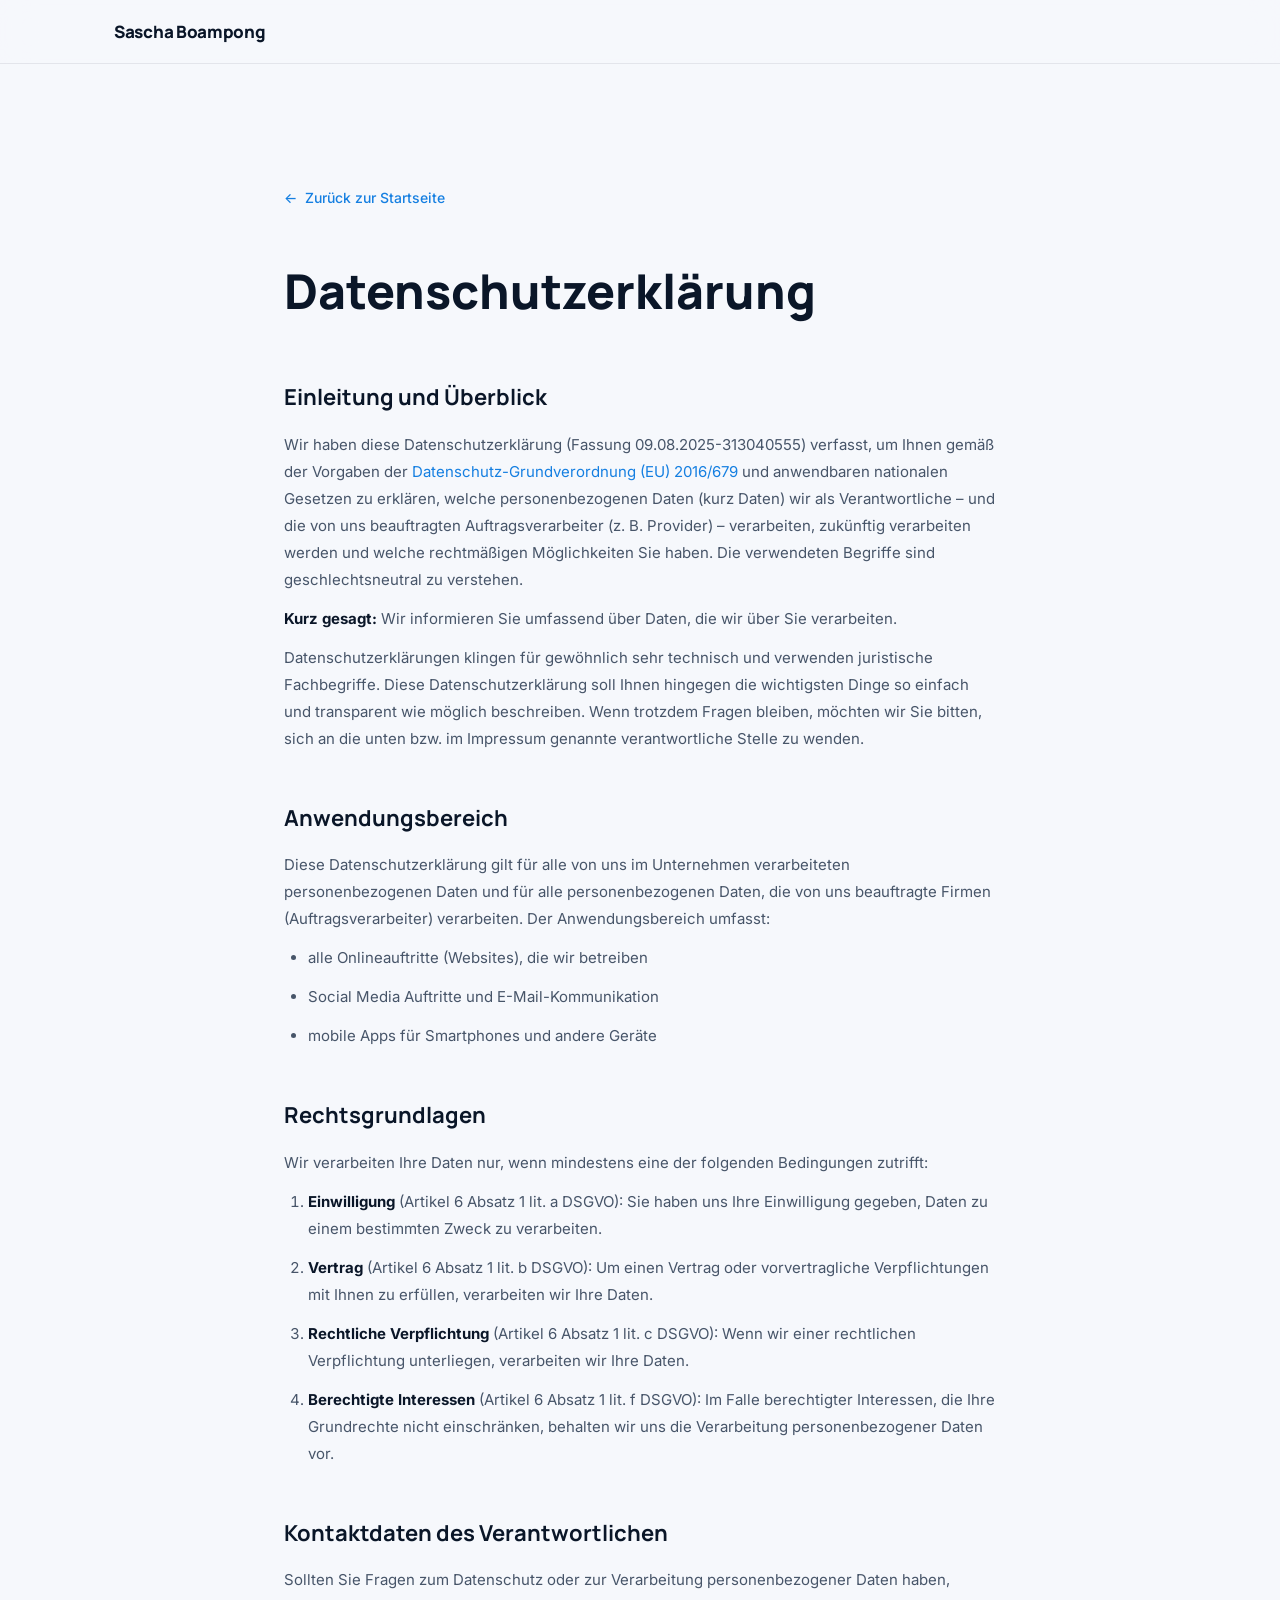
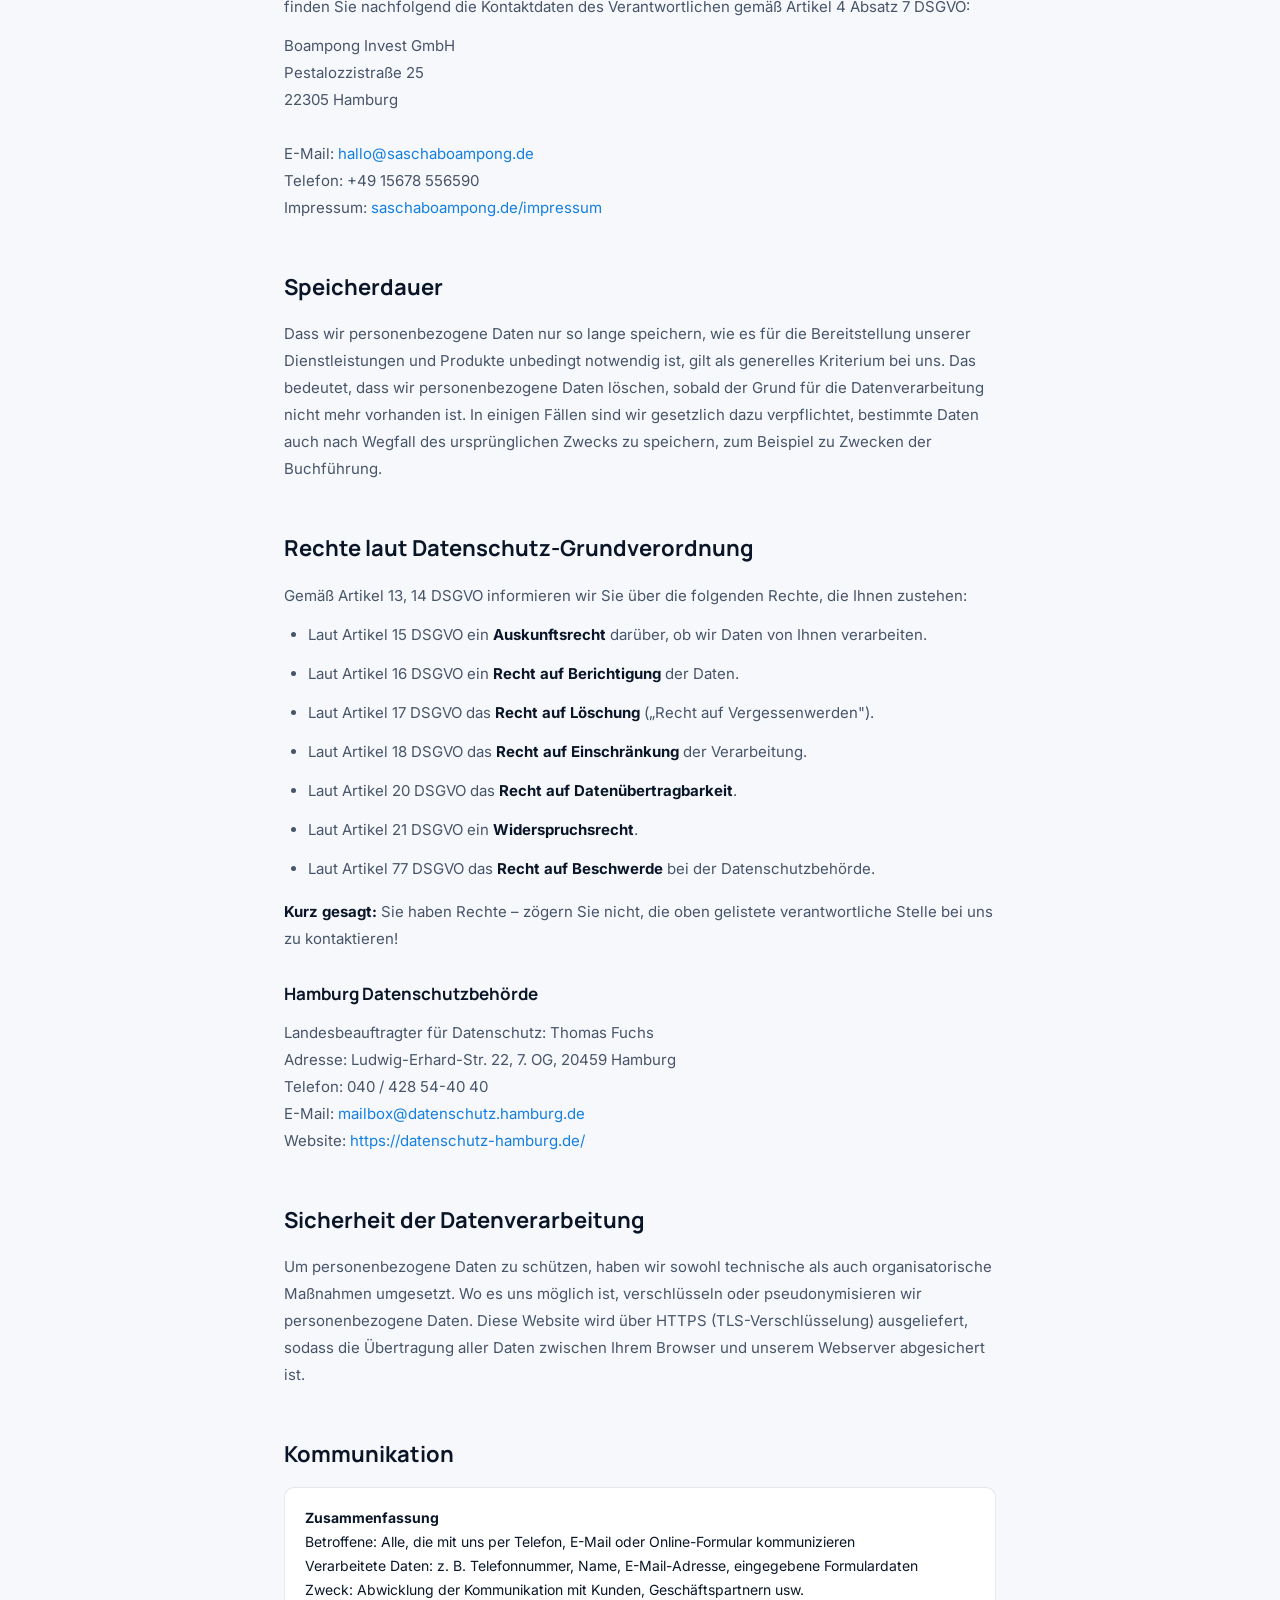
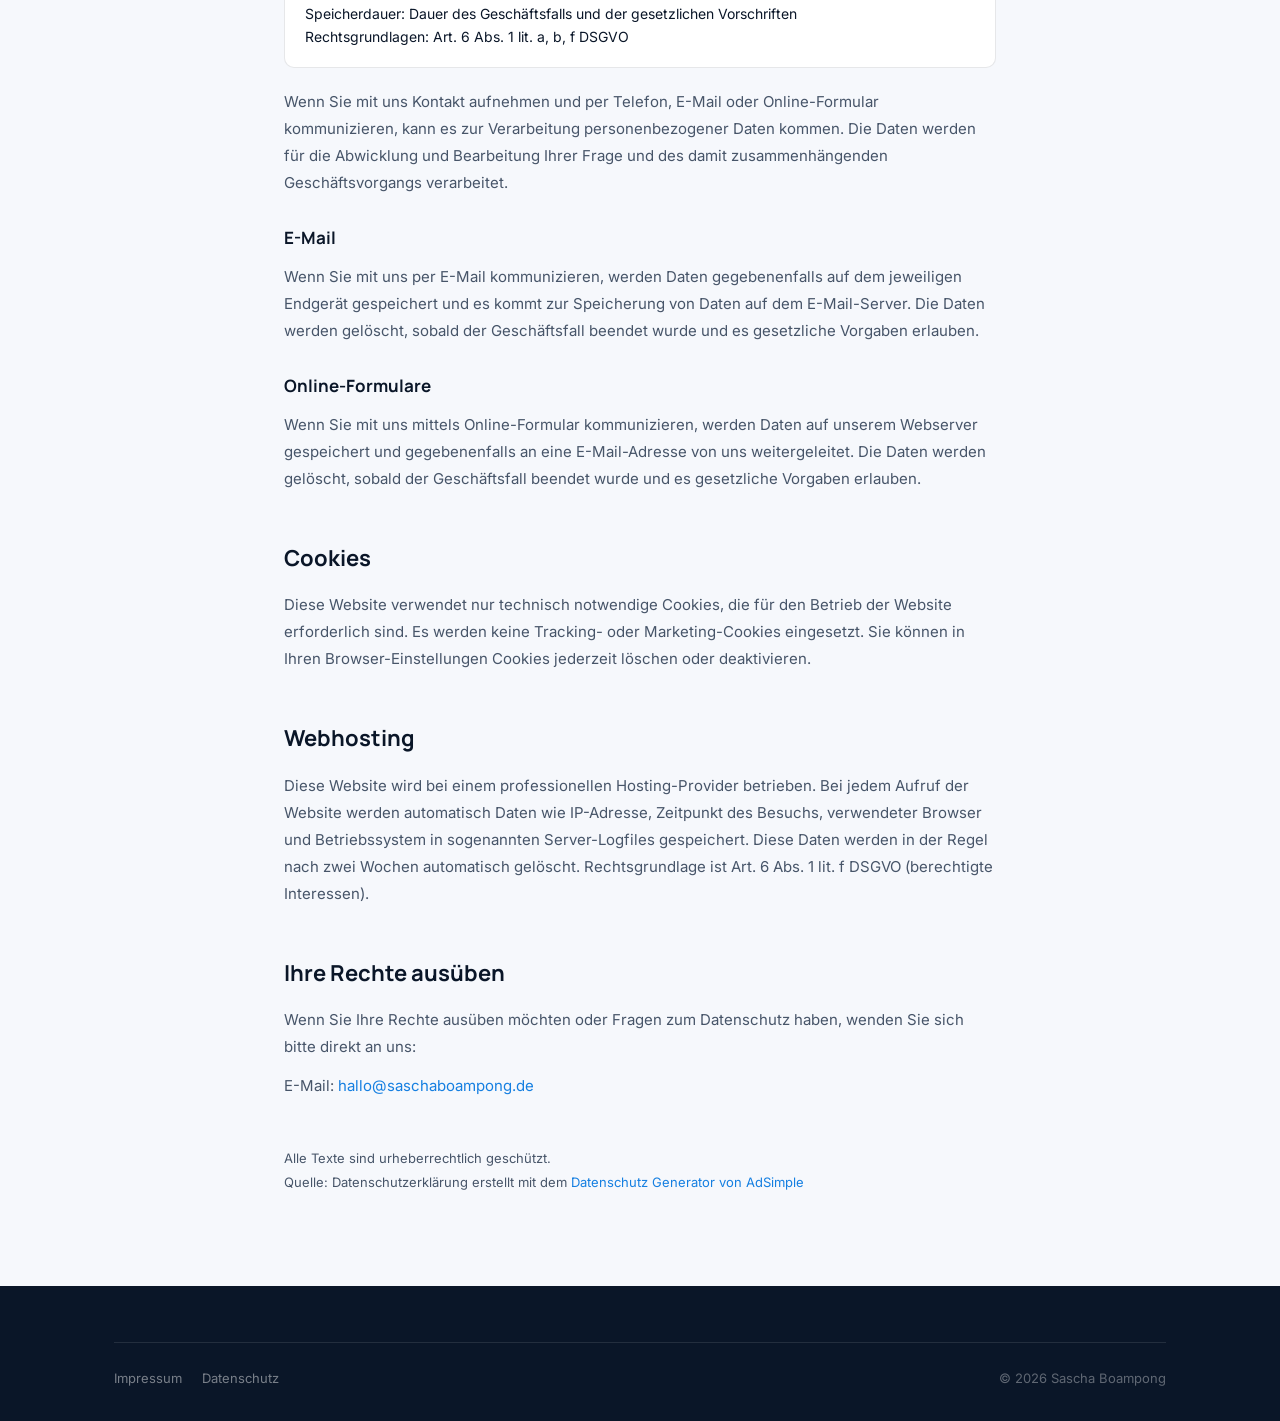
==== datenschutz.html @ 6a9893ac "Initial commit: saschaboampong.de Website" ====
<!DOCTYPE html>
<html lang="de">
<head>
  <meta charset="UTF-8" />
  <meta name="viewport" content="width=device-width, initial-scale=1.0" />
  <title>Datenschutz – Sascha Boampong</title>
  <meta name="robots" content="noindex, nofollow" />
  <link rel="preconnect" href="https://fonts.googleapis.com" />
  <link rel="preconnect" href="https://fonts.gstatic.com" crossorigin />
  <link href="https://fonts.googleapis.com/css2?family=Inter:wght@300;400;500;600&family=Manrope:wght@700;800&display=swap" rel="stylesheet" />
  <link rel="stylesheet" href="style.css" />
  <style>
    .legal-page {
      max-width: 760px;
      margin: 0 auto;
      padding: 120px 24px 80px;
    }
    .legal-page h1 {
      font-family: var(--font-heading);
      font-size: clamp(32px, 5vw, 48px);
      font-weight: 800;
      color: var(--text-primary);
      margin-bottom: 48px;
    }
    .legal-page h2 {
      font-family: var(--font-heading);
      font-size: 22px;
      font-weight: 700;
      color: var(--text-primary);
      margin: 48px 0 14px;
    }
    .legal-page h3 {
      font-family: var(--font-heading);
      font-size: 17px;
      font-weight: 700;
      color: var(--text-primary);
      margin: 28px 0 10px;
    }
    .legal-page p,
    .legal-page li {
      font-size: 15px;
      line-height: 1.8;
      color: var(--text-secondary);
      margin-bottom: 12px;
    }
    .legal-page ul, .legal-page ol {
      padding-left: 24px;
      margin-bottom: 16px;
    }
    .legal-page a {
      color: var(--accent);
      text-decoration: none;
      word-break: break-all;
    }
    .legal-page a:hover { text-decoration: underline; }
    .legal-page strong { color: var(--text-primary); }
    .legal-page .summary-box {
      background: var(--surface);
      border: 1px solid var(--border-card);
      border-radius: var(--radius-sm);
      padding: 18px 20px;
      margin-bottom: 20px;
      font-size: 14px;
    }
    .back-link {
      display: inline-flex;
      align-items: center;
      gap: 8px;
      font-size: 14px;
      font-weight: 500;
      color: var(--text-secondary);
      text-decoration: none;
      margin-bottom: 40px;
      transition: color 0.2s;
    }
    .back-link:hover { color: var(--accent); }
    .back-link::before { content: '\2190'; }
  </style>
</head>
<body>

  <header class="nav" id="top">
    <div class="nav__inner container">
      <a href="index.html" class="nav__logo">Sascha Boampong</a>
    </div>
  </header>

  <main>
    <div class="legal-page">
      <a href="index.html" class="back-link"> Zurück zur Startseite</a>

      <h1>Datenschutzerklärung</h1>

      <h2>Einleitung und Überblick</h2>
      <p>Wir haben diese Datenschutzerklärung (Fassung 09.08.2025-313040555) verfasst, um Ihnen gemäß der Vorgaben der <a href="https://eur-lex.europa.eu/legal-content/DE/TXT/HTML/?uri=CELEX:32016R0679&from=DE" target="_blank" rel="noopener noreferrer">Datenschutz-Grundverordnung (EU) 2016/679</a> und anwendbaren nationalen Gesetzen zu erklären, welche personenbezogenen Daten (kurz Daten) wir als Verantwortliche – und die von uns beauftragten Auftragsverarbeiter (z. B. Provider) – verarbeiten, zukünftig verarbeiten werden und welche rechtmäßigen Möglichkeiten Sie haben. Die verwendeten Begriffe sind geschlechtsneutral zu verstehen.</p>
      <p><strong>Kurz gesagt:</strong> Wir informieren Sie umfassend über Daten, die wir über Sie verarbeiten.</p>
      <p>Datenschutzerklärungen klingen für gewöhnlich sehr technisch und verwenden juristische Fachbegriffe. Diese Datenschutzerklärung soll Ihnen hingegen die wichtigsten Dinge so einfach und transparent wie möglich beschreiben. Wenn trotzdem Fragen bleiben, möchten wir Sie bitten, sich an die unten bzw. im Impressum genannte verantwortliche Stelle zu wenden.</p>

      <h2>Anwendungsbereich</h2>
      <p>Diese Datenschutzerklärung gilt für alle von uns im Unternehmen verarbeiteten personenbezogenen Daten und für alle personenbezogenen Daten, die von uns beauftragte Firmen (Auftragsverarbeiter) verarbeiten. Der Anwendungsbereich umfasst:</p>
      <ul>
        <li>alle Onlineauftritte (Websites), die wir betreiben</li>
        <li>Social Media Auftritte und E-Mail-Kommunikation</li>
        <li>mobile Apps für Smartphones und andere Geräte</li>
      </ul>

      <h2>Rechtsgrundlagen</h2>
      <p>Wir verarbeiten Ihre Daten nur, wenn mindestens eine der folgenden Bedingungen zutrifft:</p>
      <ol>
        <li><strong>Einwilligung</strong> (Artikel 6 Absatz 1 lit. a DSGVO): Sie haben uns Ihre Einwilligung gegeben, Daten zu einem bestimmten Zweck zu verarbeiten.</li>
        <li><strong>Vertrag</strong> (Artikel 6 Absatz 1 lit. b DSGVO): Um einen Vertrag oder vorvertragliche Verpflichtungen mit Ihnen zu erfüllen, verarbeiten wir Ihre Daten.</li>
        <li><strong>Rechtliche Verpflichtung</strong> (Artikel 6 Absatz 1 lit. c DSGVO): Wenn wir einer rechtlichen Verpflichtung unterliegen, verarbeiten wir Ihre Daten.</li>
        <li><strong>Berechtigte Interessen</strong> (Artikel 6 Absatz 1 lit. f DSGVO): Im Falle berechtigter Interessen, die Ihre Grundrechte nicht einschränken, behalten wir uns die Verarbeitung personenbezogener Daten vor.</li>
      </ol>

      <h2>Kontaktdaten des Verantwortlichen</h2>
      <p>Sollten Sie Fragen zum Datenschutz oder zur Verarbeitung personenbezogener Daten haben, finden Sie nachfolgend die Kontaktdaten des Verantwortlichen gemäß Artikel 4 Absatz 7 DSGVO:</p>
      <p>
        Boampong Invest GmbH<br>
        Pestalozzistraße 25<br>
        22305 Hamburg<br><br>
        E-Mail: <a href="mailto:hallo@saschaboampong.de">hallo@saschaboampong.de</a><br>
        Telefon: +49 15678 556590<br>
        Impressum: <a href="impressum.html">saschaboampong.de/impressum</a>
      </p>

      <h2>Speicherdauer</h2>
      <p>Dass wir personenbezogene Daten nur so lange speichern, wie es für die Bereitstellung unserer Dienstleistungen und Produkte unbedingt notwendig ist, gilt als generelles Kriterium bei uns. Das bedeutet, dass wir personenbezogene Daten löschen, sobald der Grund für die Datenverarbeitung nicht mehr vorhanden ist. In einigen Fällen sind wir gesetzlich dazu verpflichtet, bestimmte Daten auch nach Wegfall des ursprünglichen Zwecks zu speichern, zum Beispiel zu Zwecken der Buchführung.</p>

      <h2>Rechte laut Datenschutz-Grundverordnung</h2>
      <p>Gemäß Artikel 13, 14 DSGVO informieren wir Sie über die folgenden Rechte, die Ihnen zustehen:</p>
      <ul>
        <li>Laut Artikel 15 DSGVO ein <strong>Auskunftsrecht</strong> darüber, ob wir Daten von Ihnen verarbeiten.</li>
        <li>Laut Artikel 16 DSGVO ein <strong>Recht auf Berichtigung</strong> der Daten.</li>
        <li>Laut Artikel 17 DSGVO das <strong>Recht auf Löschung</strong> („Recht auf Vergessenwerden").</li>
        <li>Laut Artikel 18 DSGVO das <strong>Recht auf Einschränkung</strong> der Verarbeitung.</li>
        <li>Laut Artikel 20 DSGVO das <strong>Recht auf Datenübertragbarkeit</strong>.</li>
        <li>Laut Artikel 21 DSGVO ein <strong>Widerspruchsrecht</strong>.</li>
        <li>Laut Artikel 77 DSGVO das <strong>Recht auf Beschwerde</strong> bei der Datenschutzbehörde.</li>
      </ul>
      <p><strong>Kurz gesagt:</strong> Sie haben Rechte – zögern Sie nicht, die oben gelistete verantwortliche Stelle bei uns zu kontaktieren!</p>

      <h3>Hamburg Datenschutzbehörde</h3>
      <p>
        Landesbeauftragter für Datenschutz: Thomas Fuchs<br>
        Adresse: Ludwig-Erhard-Str. 22, 7. OG, 20459 Hamburg<br>
        Telefon: 040 / 428 54-40 40<br>
        E-Mail: <a href="mailto:mailbox@datenschutz.hamburg.de">mailbox@datenschutz.hamburg.de</a><br>
        Website: <a href="https://datenschutz-hamburg.de/" target="_blank" rel="noopener noreferrer">https://datenschutz-hamburg.de/</a>
      </p>

      <h2>Sicherheit der Datenverarbeitung</h2>
      <p>Um personenbezogene Daten zu schützen, haben wir sowohl technische als auch organisatorische Maßnahmen umgesetzt. Wo es uns möglich ist, verschlüsseln oder pseudonymisieren wir personenbezogene Daten. Diese Website wird über HTTPS (TLS-Verschlüsselung) ausgeliefert, sodass die Übertragung aller Daten zwischen Ihrem Browser und unserem Webserver abgesichert ist.</p>

      <h2>Kommunikation</h2>
      <div class="summary-box">
        <strong>Zusammenfassung</strong><br>
        Betroffene: Alle, die mit uns per Telefon, E-Mail oder Online-Formular kommunizieren<br>
        Verarbeitete Daten: z. B. Telefonnummer, Name, E-Mail-Adresse, eingegebene Formulardaten<br>
        Zweck: Abwicklung der Kommunikation mit Kunden, Geschäftspartnern usw.<br>
        Speicherdauer: Dauer des Geschäftsfalls und der gesetzlichen Vorschriften<br>
        Rechtsgrundlagen: Art. 6 Abs. 1 lit. a, b, f DSGVO
      </div>
      <p>Wenn Sie mit uns Kontakt aufnehmen und per Telefon, E-Mail oder Online-Formular kommunizieren, kann es zur Verarbeitung personenbezogener Daten kommen. Die Daten werden für die Abwicklung und Bearbeitung Ihrer Frage und des damit zusammenhängenden Geschäftsvorgangs verarbeitet.</p>

      <h3>E-Mail</h3>
      <p>Wenn Sie mit uns per E-Mail kommunizieren, werden Daten gegebenenfalls auf dem jeweiligen Endgerät gespeichert und es kommt zur Speicherung von Daten auf dem E-Mail-Server. Die Daten werden gelöscht, sobald der Geschäftsfall beendet wurde und es gesetzliche Vorgaben erlauben.</p>

      <h3>Online-Formulare</h3>
      <p>Wenn Sie mit uns mittels Online-Formular kommunizieren, werden Daten auf unserem Webserver gespeichert und gegebenenfalls an eine E-Mail-Adresse von uns weitergeleitet. Die Daten werden gelöscht, sobald der Geschäftsfall beendet wurde und es gesetzliche Vorgaben erlauben.</p>

      <h2>Cookies</h2>
      <p>Diese Website verwendet nur technisch notwendige Cookies, die für den Betrieb der Website erforderlich sind. Es werden keine Tracking- oder Marketing-Cookies eingesetzt. Sie können in Ihren Browser-Einstellungen Cookies jederzeit löschen oder deaktivieren.</p>

      <h2>Webhosting</h2>
      <p>Diese Website wird bei einem professionellen Hosting-Provider betrieben. Bei jedem Aufruf der Website werden automatisch Daten wie IP-Adresse, Zeitpunkt des Besuchs, verwendeter Browser und Betriebssystem in sogenannten Server-Logfiles gespeichert. Diese Daten werden in der Regel nach zwei Wochen automatisch gelöscht. Rechtsgrundlage ist Art. 6 Abs. 1 lit. f DSGVO (berechtigte Interessen).</p>

      <h2>Ihre Rechte ausüben</h2>
      <p>Wenn Sie Ihre Rechte ausüben möchten oder Fragen zum Datenschutz haben, wenden Sie sich bitte direkt an uns:</p>
      <p>E-Mail: <a href="mailto:hallo@saschaboampong.de">hallo@saschaboampong.de</a></p>

      <p style="margin-top: 48px; font-size: 13px; color: var(--text-secondary);">
        Alle Texte sind urheberrechtlich geschützt.<br>
        Quelle: Datenschutzerklärung erstellt mit dem <a href="https://www.adsimple.de/datenschutz-generator/" target="_blank" rel="noopener noreferrer">Datenschutz Generator von AdSimple</a>
      </p>
    </div>
  </main>

  <footer class="footer">
    <div class="container footer__inner">
      <div class="footer__bottom">
        <div class="footer__legal">
          <a href="impressum.html" class="footer__legal-link">Impressum</a>
          <a href="datenschutz.html" class="footer__legal-link">Datenschutz</a>
        </div>
        <p class="footer__copy">© 2026 Sascha Boampong</p>
      </div>
    </div>
  </footer>

</body>
</html>
---- style.css ----
/* ============================================================
   SASCHA BOAMPONG – One-Pager
   Design: jonaskeil.com (1:1 Replikation)
   Struktur: klaushaasis.de
   ============================================================ */

/* ---- Reset & Base ---- */
*, *::before, *::after {
  box-sizing: border-box;
  margin: 0;
  padding: 0;
}

html {
  scroll-behavior: smooth;
  font-size: 16px;
}

/* ---- Design Tokens (jonaskeil.com) ---- */
:root {
  /* Colors – Light Mode */
  --bg:          #f6f8fc;
  --bg-alt:      #eef2f8;
  --surface:     #ffffff;
  --border:      rgba(15, 23, 42, 0.08);
  --border-card: rgba(15, 23, 42, 0.10);

  --text-primary:   #0a1628;
  --text-secondary: #475569;
  --text-muted:     #64748b;

  --accent:         #157fe1;        /* rgb(21, 127, 225) */
  --accent-dark:    #0d5fa9;
  --accent-2:       #06b6d4;        /* rgb(6, 182, 212) */
  --gradient:       linear-gradient(120deg, #157fe1 0%, #06b6d4 100%);

  /* Typography */
  --font-body:    'Inter', system-ui, -apple-system, BlinkMacSystemFont, sans-serif;
  --font-heading: 'Manrope', 'Inter', system-ui, sans-serif;

  /* Spacing */
  --section-py:  96px;
  --container:   1100px;
  --gap:         32px;

  /* Radius */
  --radius-sm:   10px;
  --radius-md:   14px;
  --radius-lg:   20px;
  --radius-xl:   28px;

  /* Shadows */
  --shadow-card:    0 4px 24px -6px rgba(21, 127, 225, 0.12), 0 1px 4px rgba(0,0,0,0.04);
  --shadow-card-hover: 0 24px 60px -12px rgba(21, 127, 225, 0.28), 0 4px 16px rgba(0,0,0,0.06);
  --shadow-btn:     0 12px 24px -10px rgba(0, 40, 100, 0.45);

  /* Nav */
  --nav-h: 64px;
}

/* ---- Global ---- */
body {
  font-family: var(--font-body);
  background: var(--bg);
  color: var(--text-primary);
  line-height: 1.7;
  -webkit-font-smoothing: antialiased;
  -moz-osx-font-smoothing: grayscale;
}

img {
  max-width: 100%;
  height: auto;
  display: block;
}

a {
  color: inherit;
  text-decoration: none;
}

/* ---- Container ---- */
.container {
  max-width: var(--container);
  margin: 0 auto;
  padding: 0 24px;
}

/* ============================================================
   NAVIGATION
   ============================================================ */
.nav {
  position: sticky;
  top: 0;
  z-index: 100;
  height: var(--nav-h);
  background: rgba(246, 248, 252, 0.88);
  backdrop-filter: blur(16px);
  -webkit-backdrop-filter: blur(16px);
  border-bottom: 1px solid var(--border);
  transition: background 0.3s, box-shadow 0.3s;
}

.nav.scrolled {
  box-shadow: 0 2px 20px rgba(0,0,0,0.06);
}

.nav__inner {
  display: flex;
  align-items: center;
  justify-content: space-between;
  height: var(--nav-h);
  gap: 24px;
}

.nav__logo {
  font-family: var(--font-heading);
  font-weight: 800;
  font-size: 17px;
  color: var(--text-primary);
  letter-spacing: -0.3px;
  flex-shrink: 0;
  transition: color 0.2s;
}

.nav__logo:hover {
  color: var(--accent);
}

.nav__links {
  display: flex;
  align-items: center;
  gap: 4px;
}

.nav__link {
  font-size: 13.5px;
  font-weight: 400;
  color: var(--text-secondary);
  padding: 6px 12px;
  border-radius: 8px;
  transition: color 0.2s, background 0.2s;
}

.nav__link:hover {
  color: var(--text-primary);
  background: rgba(21, 127, 225, 0.06);
}

.nav__link--cta {
  margin-left: 8px;
}

/* Burger */
.nav__burger {
  display: none;
  flex-direction: column;
  gap: 5px;
  background: none;
  border: none;
  cursor: pointer;
  padding: 8px;
  border-radius: 8px;
  transition: background 0.2s;
}

.nav__burger:hover {
  background: var(--bg-alt);
}

.nav__burger span {
  display: block;
  width: 22px;
  height: 2px;
  background: var(--text-primary);
  border-radius: 2px;
  transition: transform 0.3s, opacity 0.3s;
}

.nav__burger.open span:nth-child(1) { transform: translateY(7px) rotate(45deg); }
.nav__burger.open span:nth-child(2) { opacity: 0; }
.nav__burger.open span:nth-child(3) { transform: translateY(-7px) rotate(-45deg); }

/* Mobile menu */
.nav__mobile {
  display: none;
  flex-direction: column;
  background: var(--surface);
  border-bottom: 1px solid var(--border);
  padding: 16px 24px 24px;
  gap: 4px;
}

.nav__mobile.open {
  display: flex;
}

.nav__mobile-link {
  font-size: 15px;
  color: var(--text-secondary);
  padding: 10px 12px;
  border-radius: 8px;
  transition: color 0.2s, background 0.2s;
}

.nav__mobile-link:hover {
  color: var(--text-primary);
  background: var(--bg-alt);
}

.nav__mobile-link--cta {
  margin-top: 8px;
  background: var(--accent);
  color: #fff !important;
  text-align: center;
  font-weight: 600;
  border-radius: var(--radius-md);
  padding: 12px;
}

.nav__mobile-link--cta:hover {
  background: var(--accent-dark) !important;
}

/* ============================================================
   BUTTONS
   ============================================================ */
.btn {
  display: inline-flex;
  align-items: center;
  justify-content: center;
  gap: 6px;
  font-family: var(--font-body);
  font-size: 15px;
  font-weight: 600;
  line-height: 1;
  padding: 14px 26px;
  border-radius: var(--radius-md);
  border: none;
  cursor: pointer;
  text-decoration: none;
  transition: transform 0.15s, box-shadow 0.15s, background-color 0.25s;
  white-space: nowrap;
}

.btn--primary {
  background: var(--accent);
  color: #ffffff;
}

.btn--primary:hover {
  background: var(--accent-dark);
  transform: translateY(-2px);
  box-shadow: var(--shadow-btn);
}

.btn--primary:active {
  transform: translateY(0);
}

.btn--outline {
  background: var(--surface);
  color: var(--text-primary);
  border: 1.5px solid var(--border-card);
}

.btn--outline:hover {
  border-color: var(--accent);
  color: var(--accent);
  transform: translateY(-2px);
  box-shadow: 0 8px 20px -8px rgba(21, 127, 225, 0.25);
}

.btn--large {
  font-size: 16px;
  padding: 16px 32px;
}

.btn--full {
  width: 100%;
}

/* ============================================================
   SECTIONS
   ============================================================ */
.section {
  padding: var(--section-py) 0;
}

.section--alt {
  background: var(--bg-alt);
}

.section-label {
  font-size: 12px;
  font-weight: 600;
  letter-spacing: 0.12em;
  text-transform: uppercase;
  color: var(--accent);
  margin-bottom: 14px;
}

.section-title {
  font-family: var(--font-heading);
  font-size: clamp(32px, 4vw, 48px);
  font-weight: 800;
  color: var(--text-primary);
  line-height: 1.15;
  letter-spacing: -0.5px;
  margin-bottom: 48px;
}

/* ============================================================
   TEXT GRADIENT
   ============================================================ */
.text-gradient {
  background: var(--gradient);
  -webkit-background-clip: text;
  -webkit-text-fill-color: transparent;
  background-clip: text;
  color: transparent;
}

/* ============================================================
   HERO
   ============================================================ */
.hero {
  padding-top: calc(var(--section-py) + 16px);
  padding-bottom: var(--section-py);
  background: var(--bg);
  overflow: hidden;
}

.hero__inner {
  display: grid;
  grid-template-columns: 1fr 420px;
  gap: 64px;
  align-items: center;
}

.hero__headline {
  font-family: var(--font-heading);
  font-size: clamp(44px, 5.5vw, 72px);
  font-weight: 800;
  line-height: 1.08;
  letter-spacing: -1.5px;
  color: var(--text-primary);
  margin-bottom: 28px;
}

.hero__text {
  font-size: 17px;
  color: var(--text-secondary);
  line-height: 1.75;
  max-width: 560px;
  margin-bottom: 16px;
}

.hero__actions {
  margin-top: 32px;
  display: flex;
  gap: 12px;
  flex-wrap: wrap;
}

.hero__photo-wrap {
  display: flex;
  justify-content: center;
}

.hero__photo {
  position: relative;
  width: 380px;
  height: 460px;
  border-radius: var(--radius-xl);
  overflow: hidden;
  background: var(--bg-alt);
  border: 1px solid var(--border-card);
  box-shadow: var(--shadow-card);
}

.hero__img {
  width: 100%;
  height: 100%;
  object-fit: cover;
  object-position: top center;
}

/* ============================================================
   THREE COLUMNS (Mein Weg)
   ============================================================ */
.three-col {
  display: grid;
  grid-template-columns: repeat(3, 1fr);
  gap: var(--gap);
}

.card {
  background: var(--surface);
  border: 1px solid var(--border-card);
  border-radius: var(--radius-xl);
  padding: 36px 32px;
  box-shadow: var(--shadow-card);
  transition: transform 0.2s, box-shadow 0.2s;
}

.card:hover {
  transform: translateY(-4px);
  box-shadow: var(--shadow-card-hover);
}

.card__number {
  font-family: var(--font-heading);
  font-size: 13px;
  font-weight: 700;
  letter-spacing: 0.1em;
  color: var(--accent);
  margin-bottom: 16px;
  opacity: 0.7;
}

.card__title {
  font-family: var(--font-heading);
  font-size: 20px;
  font-weight: 800;
  color: var(--text-primary);
  margin-bottom: 14px;
  letter-spacing: -0.2px;
}

.card__text {
  font-size: 15px;
  color: var(--text-secondary);
  line-height: 1.75;
}

/* ============================================================
   TESTIMONIALS (Referenzen)
   ============================================================ */
.testimonials {
  display: grid;
  grid-template-columns: repeat(3, 1fr);
  gap: var(--gap);
}

.testimonial {
  background: var(--surface);
  border: 1px solid var(--border-card);
  border-radius: var(--radius-xl);
  padding: 36px 32px;
  box-shadow: var(--shadow-card);
  display: flex;
  flex-direction: column;
  justify-content: space-between;
  gap: 24px;
  transition: transform 0.2s, box-shadow 0.2s;
}

.testimonial:hover {
  transform: translateY(-4px);
  box-shadow: var(--shadow-card-hover);
}

.testimonial__quote {
  font-style: normal;
}

.testimonial__highlight {
  font-family: var(--font-heading);
  font-size: 17px;
  font-weight: 700;
  color: var(--text-primary);
  line-height: 1.45;
  margin-bottom: 14px;
  letter-spacing: -0.2px;
}

.testimonial__body {
  font-size: 14.5px;
  color: var(--text-secondary);
  line-height: 1.7;
}

.testimonial__footer {
  display: flex;
  align-items: center;
  gap: 12px;
  padding-top: 20px;
  border-top: 1px solid var(--border);
}

.testimonial__avatar {
  width: 40px;
  height: 40px;
  border-radius: 50%;
  background: var(--gradient);
  color: #fff;
  font-family: var(--font-heading);
  font-size: 13px;
  font-weight: 700;
  display: flex;
  align-items: center;
  justify-content: center;
  flex-shrink: 0;
}

.testimonial__name {
  font-size: 14px;
  font-weight: 600;
  color: var(--text-primary);
}

.testimonial__role {
  font-size: 13px;
  color: var(--text-muted);
}

/* ============================================================
   ABOUT (Was mich bewegt)
   ============================================================ */
.about__grid {
  display: grid;
  grid-template-columns: 1fr 360px;
  gap: 64px;
  align-items: start;
}

.about__text {
  display: flex;
  flex-direction: column;
  gap: 20px;
}

.body-text {
  font-size: 16px;
  color: var(--text-secondary);
  line-height: 1.8;
}

.body-text--large {
  font-size: 17px;
  line-height: 1.8;
}

.about__photo-wrap {
  position: sticky;
  top: calc(var(--nav-h) + 24px);
}

.about__photo {
  width: 100%;
  aspect-ratio: 4/5;
  border-radius: var(--radius-xl);
  overflow: hidden;
  background: var(--bg-alt);
  border: 1px solid var(--border-card);
  box-shadow: var(--shadow-card);
}

.about__img {
  width: 100%;
  height: 100%;
  object-fit: cover;
  object-position: top center;
}

/* ============================================================
   TRACK RECORD (Kein Coach)
   ============================================================ */
.track-record {
  max-width: 820px;
  margin-bottom: 56px;
}

.milestones-title {
  font-family: var(--font-heading);
  font-size: 18px;
  font-weight: 700;
  color: var(--text-secondary);
  letter-spacing: 0.02em;
  text-transform: uppercase;
  margin-bottom: 24px;
  margin-top: 8px;
}

.milestones {
  display: grid;
  grid-template-columns: repeat(3, 1fr);
  gap: var(--gap);
}

.milestone {
  background: var(--surface);
  border: 1px solid var(--border-card);
  border-radius: var(--radius-lg);
  padding: 28px 24px;
  box-shadow: var(--shadow-card);
  transition: transform 0.2s, box-shadow 0.2s;
}

.milestone:hover {
  transform: translateY(-3px);
  box-shadow: var(--shadow-card-hover);
}

.milestone__icon {
  font-size: 28px;
  margin-bottom: 12px;
}

.milestone__label {
  font-family: var(--font-heading);
  font-size: 16px;
  font-weight: 700;
  color: var(--text-primary);
  margin-bottom: 8px;
}

.milestone__desc {
  font-size: 13.5px;
  color: var(--text-secondary);
  line-height: 1.6;
}

/* ============================================================
   FAQ
   ============================================================ */
.faq {
  max-width: 760px;
  display: flex;
  flex-direction: column;
  gap: 0;
}

.faq__item {
  border-bottom: 1px solid var(--border);
}

.faq__item:first-child {
  border-top: 1px solid var(--border);
}

.faq__question {
  display: flex;
  align-items: center;
  justify-content: space-between;
  gap: 16px;
  padding: 22px 0;
  font-family: var(--font-heading);
  font-size: 17px;
  font-weight: 700;
  color: var(--text-primary);
  cursor: pointer;
  list-style: none;
  transition: color 0.2s;
  user-select: none;
}

.faq__question::-webkit-details-marker { display: none; }

.faq__question:hover {
  color: var(--accent);
}

.faq__icon {
  width: 24px;
  height: 24px;
  flex-shrink: 0;
  border-radius: 50%;
  border: 1.5px solid var(--border-card);
  display: flex;
  align-items: center;
  justify-content: center;
  transition: transform 0.3s, background 0.2s, border-color 0.2s;
  position: relative;
}

.faq__icon::before,
.faq__icon::after {
  content: '';
  position: absolute;
  background: var(--text-secondary);
  border-radius: 2px;
  transition: transform 0.3s, opacity 0.3s, background 0.2s;
}

.faq__icon::before {
  width: 10px;
  height: 1.5px;
}

.faq__icon::after {
  width: 1.5px;
  height: 10px;
}

details[open] .faq__icon {
  background: var(--accent);
  border-color: var(--accent);
  transform: rotate(45deg);
}

details[open] .faq__icon::before,
details[open] .faq__icon::after {
  background: #fff;
}

.faq__answer {
  padding: 0 0 24px;
  display: flex;
  flex-direction: column;
  gap: 12px;
}

.faq__answer p {
  font-size: 15.5px;
  color: var(--text-secondary);
  line-height: 1.75;
}

/* ============================================================
   CTA SECTION
   ============================================================ */
.cta-section {
  background: var(--bg);
  text-align: center;
}

.cta-section__inner {
  display: flex;
  flex-direction: column;
  align-items: center;
  gap: 40px;
}

.cta-section__headline {
  font-family: var(--font-heading);
  font-size: clamp(36px, 5vw, 60px);
  font-weight: 800;
  line-height: 1.1;
  letter-spacing: -1px;
  color: var(--text-primary);
  max-width: 700px;
}

/* ============================================================
   CONTACT FORM
   ============================================================ */
.contact-form {
  width: 100%;
  max-width: 560px;
  background: var(--surface);
  border: 1px solid var(--border-card);
  border-radius: var(--radius-xl);
  padding: 40px 36px;
  box-shadow: var(--shadow-card);
  text-align: left;
}

.contact-form__title {
  font-family: var(--font-heading);
  font-size: 22px;
  font-weight: 700;
  color: var(--text-primary);
  margin-bottom: 28px;
}

.form {
  display: flex;
  flex-direction: column;
  gap: 20px;
}

.form__group {
  display: flex;
  flex-direction: column;
  gap: 6px;
}

.form__label {
  font-size: 13.5px;
  font-weight: 500;
  color: var(--text-secondary);
}

.form__input,
.form__textarea {
  width: 100%;
  padding: 14px 16px;
  background: var(--bg-alt);
  border: 1px solid var(--border);
  border-radius: var(--radius-sm);
  color: var(--text-primary);
  font-family: var(--font-body);
  font-size: 15px;
  line-height: 1.5;
  transition: border-color 0.2s, box-shadow 0.2s;
  outline: none;
  -webkit-appearance: none;
}

.form__input:focus,
.form__textarea:focus {
  border-color: var(--accent);
  box-shadow: 0 0 0 3px rgba(21, 127, 225, 0.13);
}

.form__textarea {
  resize: vertical;
  min-height: 120px;
}

/* ============================================================
   FOOTER
   ============================================================ */
.footer {
  background: var(--text-primary);
  color: rgba(255,255,255,0.75);
  padding: 56px 0 32px;
}

.footer__inner {
  display: flex;
  flex-direction: column;
  gap: 40px;
}

.footer__top {
  display: flex;
  align-items: center;
  justify-content: space-between;
  gap: 24px;
  flex-wrap: wrap;
}

.footer__logo {
  font-family: var(--font-heading);
  font-size: 17px;
  font-weight: 800;
  color: #fff;
  letter-spacing: -0.3px;
  transition: color 0.2s;
}

.footer__logo:hover {
  color: var(--accent-2);
}

.footer__nav {
  display: flex;
  gap: 4px;
  flex-wrap: wrap;
}

.footer__link {
  font-size: 13.5px;
  color: rgba(255,255,255,0.55);
  padding: 6px 10px;
  border-radius: 6px;
  transition: color 0.2s, background 0.2s;
}

.footer__link:hover {
  color: #fff;
  background: rgba(255,255,255,0.07);
}

.footer__social {
  display: flex;
  gap: 8px;
}

.footer__social-link {
  display: inline-flex;
  align-items: center;
  justify-content: center;
  width: 36px;
  height: 36px;
  border-radius: 8px;
  color: rgba(255,255,255,0.55);
  transition: color 0.2s, background 0.2s, transform 0.15s;
}

.footer__social-link:hover {
  color: #fff;
  background: rgba(255,255,255,0.1);
  transform: translateY(-1px);
}

.footer__bottom {
  display: flex;
  align-items: center;
  justify-content: space-between;
  padding-top: 24px;
  border-top: 1px solid rgba(255,255,255,0.1);
  gap: 16px;
  flex-wrap: wrap;
}

.footer__legal {
  display: flex;
  gap: 20px;
}

.footer__legal-link {
  font-size: 13px;
  color: rgba(255,255,255,0.45);
  transition: color 0.2s;
}

.footer__legal-link:hover {
  color: rgba(255,255,255,0.8);
}

.footer__copy {
  font-size: 13px;
  color: rgba(255,255,255,0.35);
}

/* ============================================================
   SCROLL REVEAL ANIMATIONS (jonaskeil.com style)
   ============================================================ */
.reveal {
  opacity: 0;
  transform: translateY(32px);
  filter: blur(1.5px);
  transition:
    opacity 1.2s cubic-bezier(0.16, 1, 0.3, 1),
    transform 1.2s cubic-bezier(0.16, 1, 0.3, 1),
    filter 1.2s cubic-bezier(0.16, 1, 0.3, 1);
  will-change: opacity, transform, filter;
}

.reveal.in-view {
  opacity: 1;
  transform: translateY(0);
  filter: blur(0);
}

.reveal-2 { transition-delay: 0.10s; }
.reveal-3 { transition-delay: 0.20s; }
.reveal-4 { transition-delay: 0.30s; }

/* Cards and testimonials inside reveal containers get staggered */
.reveal.in-view .card:nth-child(1),
.reveal.in-view .testimonial:nth-child(1),
.reveal.in-view .milestone:nth-child(1) { transition-delay: 0s; }
.reveal.in-view .card:nth-child(2),
.reveal.in-view .testimonial:nth-child(2),
.reveal.in-view .milestone:nth-child(2) { transition-delay: 0.1s; }
.reveal.in-view .card:nth-child(3),
.reveal.in-view .testimonial:nth-child(3),
.reveal.in-view .milestone:nth-child(3) { transition-delay: 0.2s; }

/* ============================================================
   PORTRAIT PLACEHOLDER SVG (inline fallback)
   ============================================================ */

/* ============================================================
   RESPONSIVE
   ============================================================ */

/* Tablet */
@media (max-width: 1024px) {
  :root {
    --section-py: 72px;
  }

  .hero__inner {
    grid-template-columns: 1fr 340px;
    gap: 48px;
  }

  .hero__photo {
    width: 320px;
    height: 390px;
  }

  .about__grid {
    grid-template-columns: 1fr 300px;
    gap: 48px;
  }
}

/* Mobile */
@media (max-width: 860px) {
  :root {
    --section-py: 60px;
  }

  /* Nav */
  .nav__links {
    display: none;
  }

  .nav__burger {
    display: flex;
  }

  .nav {
    height: auto;
    min-height: var(--nav-h);
  }

  .nav__inner {
    height: var(--nav-h);
  }

  /* Hero */
  .hero__inner {
    grid-template-columns: 1fr;
    gap: 40px;
    text-align: center;
  }

  .hero__photo-wrap {
    order: -1;
  }

  .hero__photo {
    width: 260px;
    height: 320px;
    margin: 0 auto;
  }

  .hero__text {
    margin-left: auto;
    margin-right: auto;
  }

  .hero__actions {
    justify-content: center;
  }

  /* Three col → single col */
  .three-col {
    grid-template-columns: 1fr;
  }

  /* Testimonials */
  .testimonials {
    grid-template-columns: 1fr;
  }

  /* About */
  .about__grid {
    grid-template-columns: 1fr;
    gap: 40px;
  }

  .about__photo-wrap {
    position: static;
    order: -1;
  }

  .about__photo {
    max-width: 280px;
    margin: 0 auto;
  }

  /* Milestones */
  .milestones {
    grid-template-columns: 1fr;
  }

  /* CTA */
  .cta-section__headline {
    font-size: clamp(28px, 7vw, 44px);
  }

  /* Contact form */
  .contact-form {
    padding: 28px 20px;
  }

  /* Footer */
  .footer__top {
    flex-direction: column;
    align-items: flex-start;
    gap: 20px;
  }

  .footer__bottom {
    flex-direction: column;
    align-items: flex-start;
    gap: 12px;
  }
}

@media (max-width: 480px) {
  .hero__headline {
    font-size: 38px;
    letter-spacing: -0.8px;
  }

  .section-title {
    font-size: 28px;
  }

  .card,
  .testimonial {
    padding: 28px 22px;
  }
}
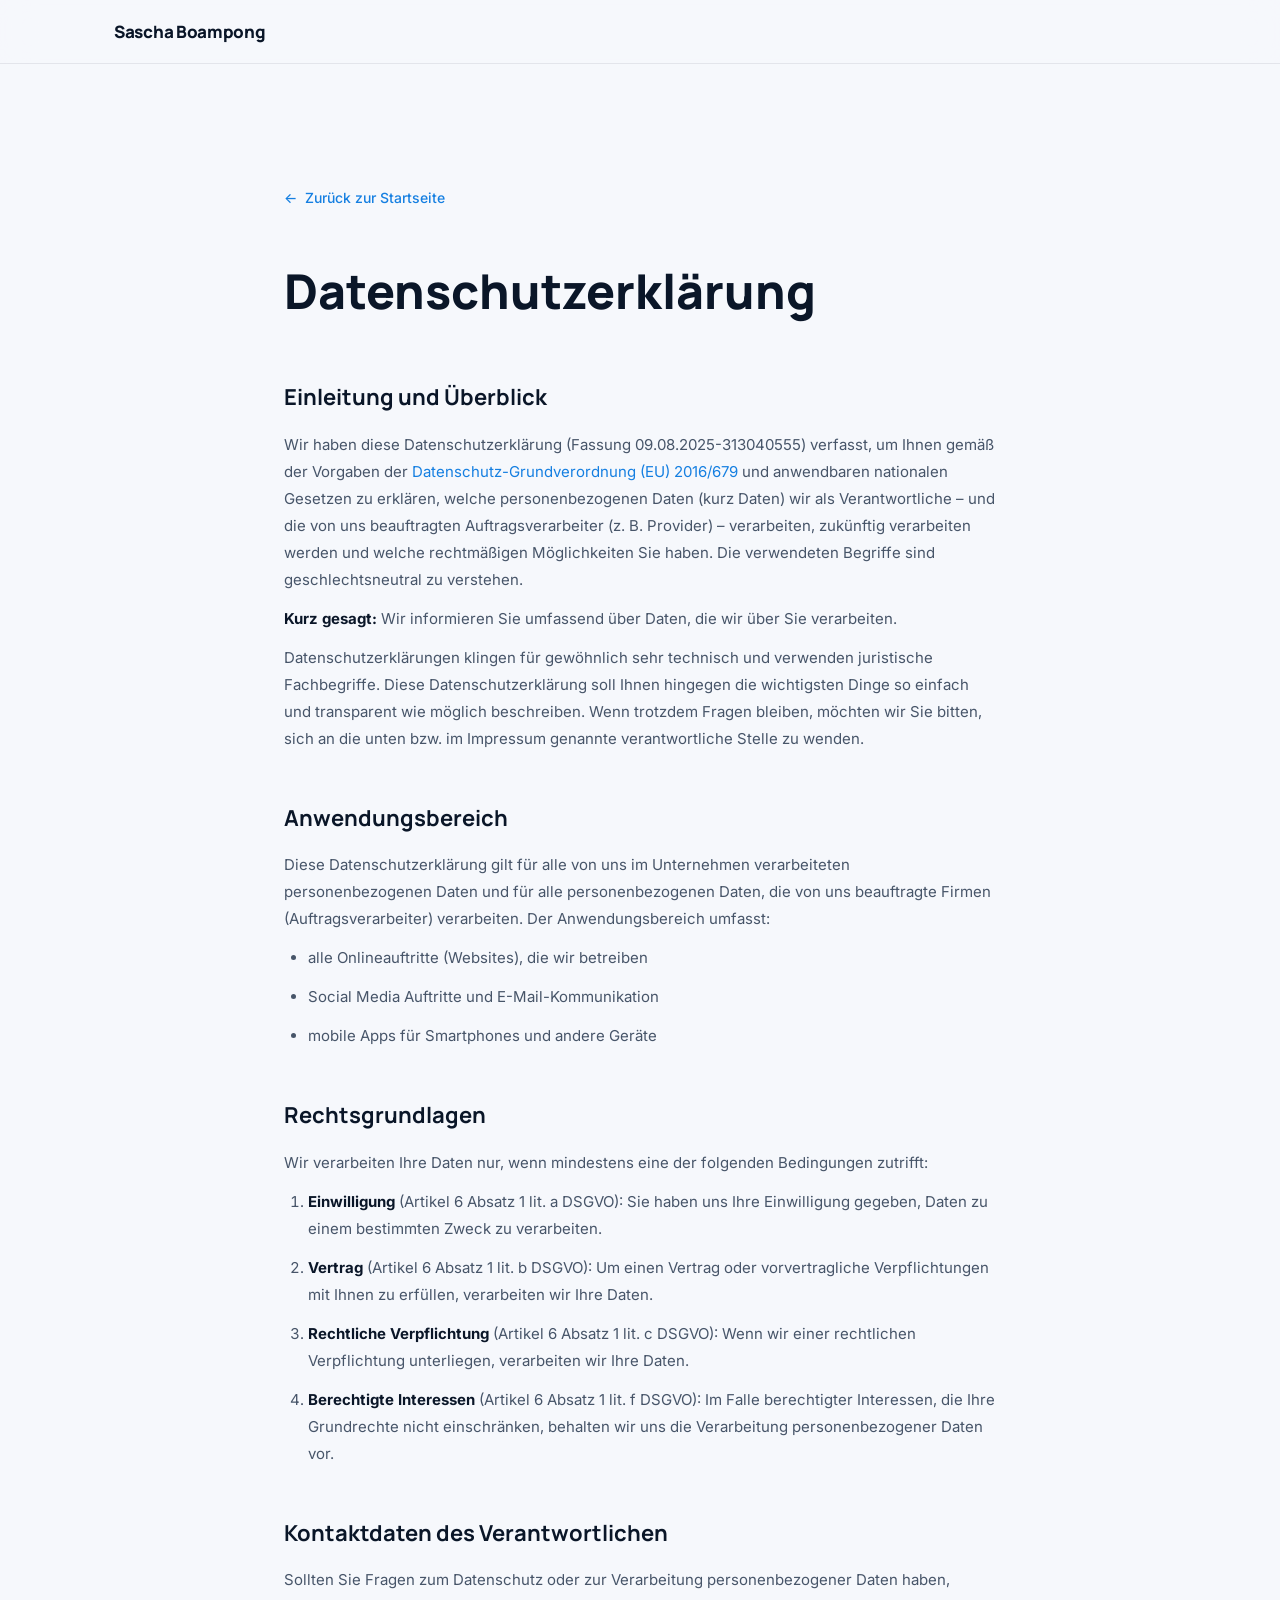
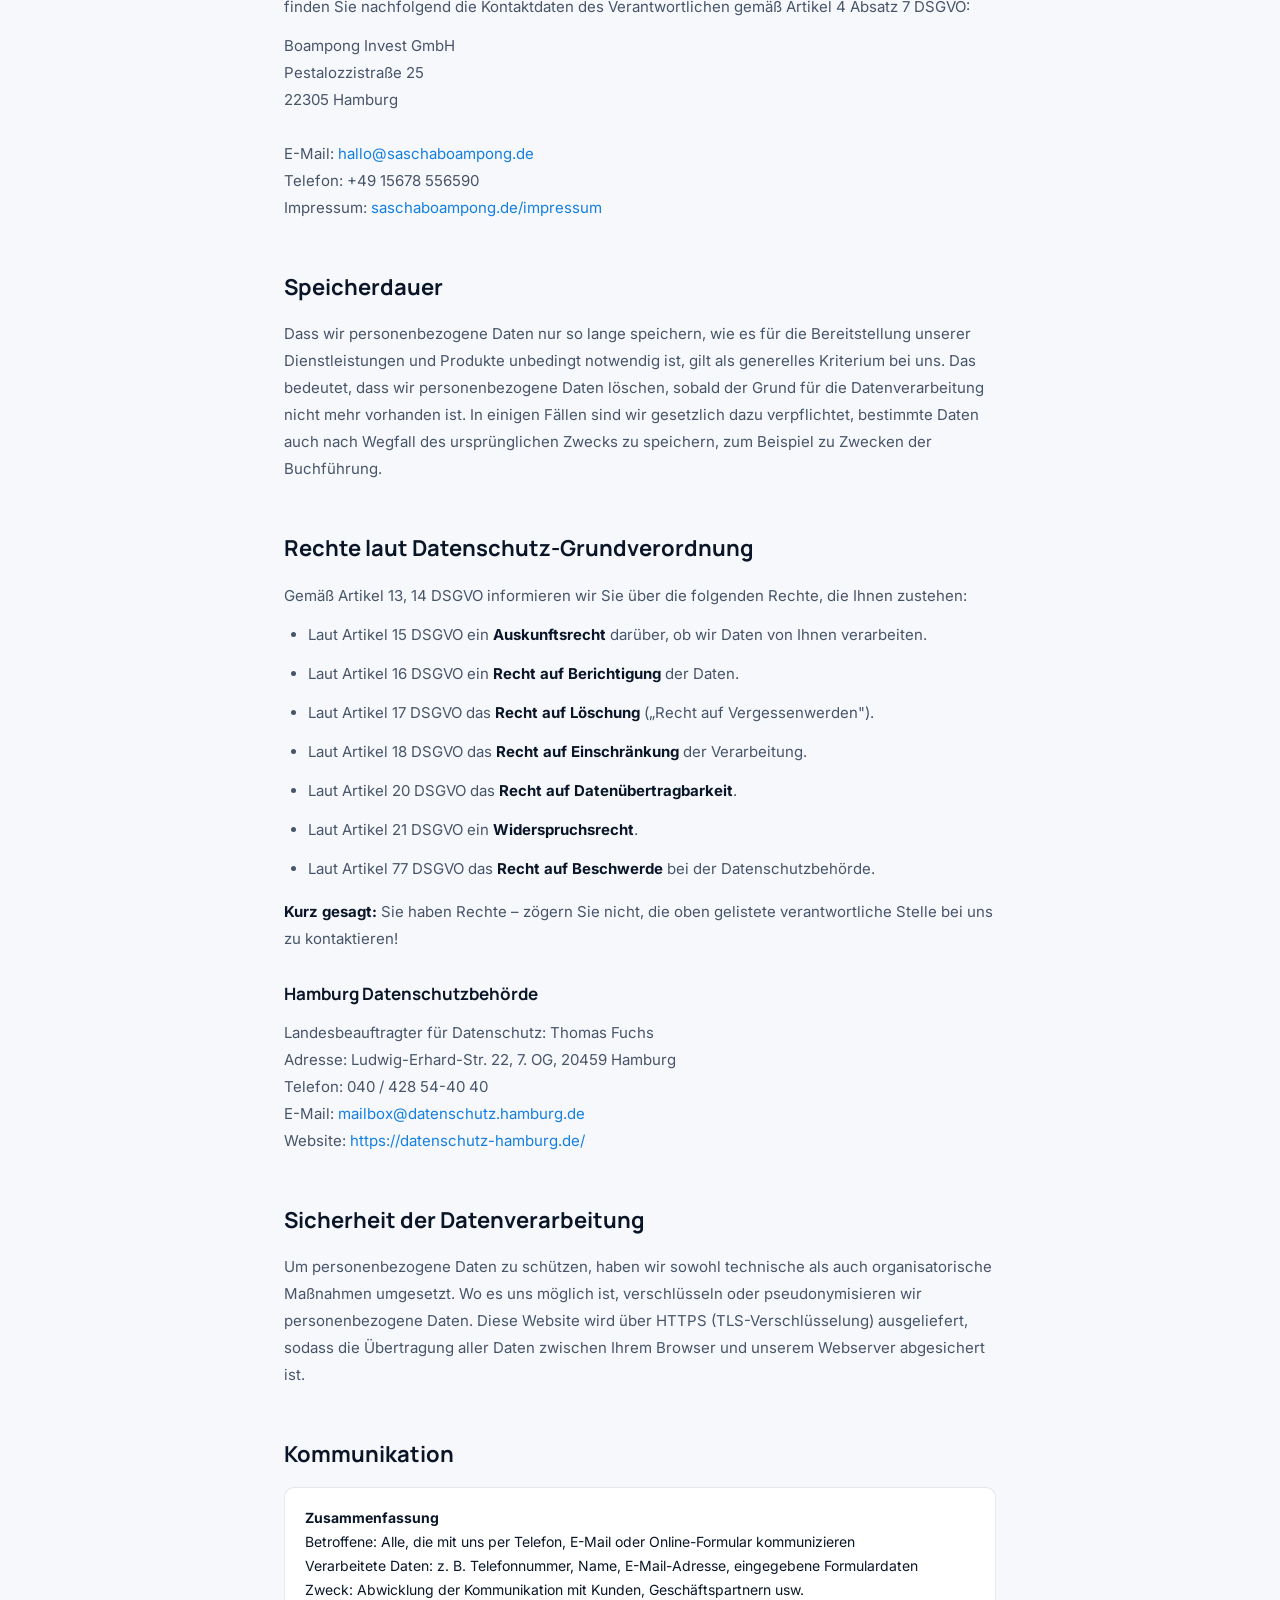
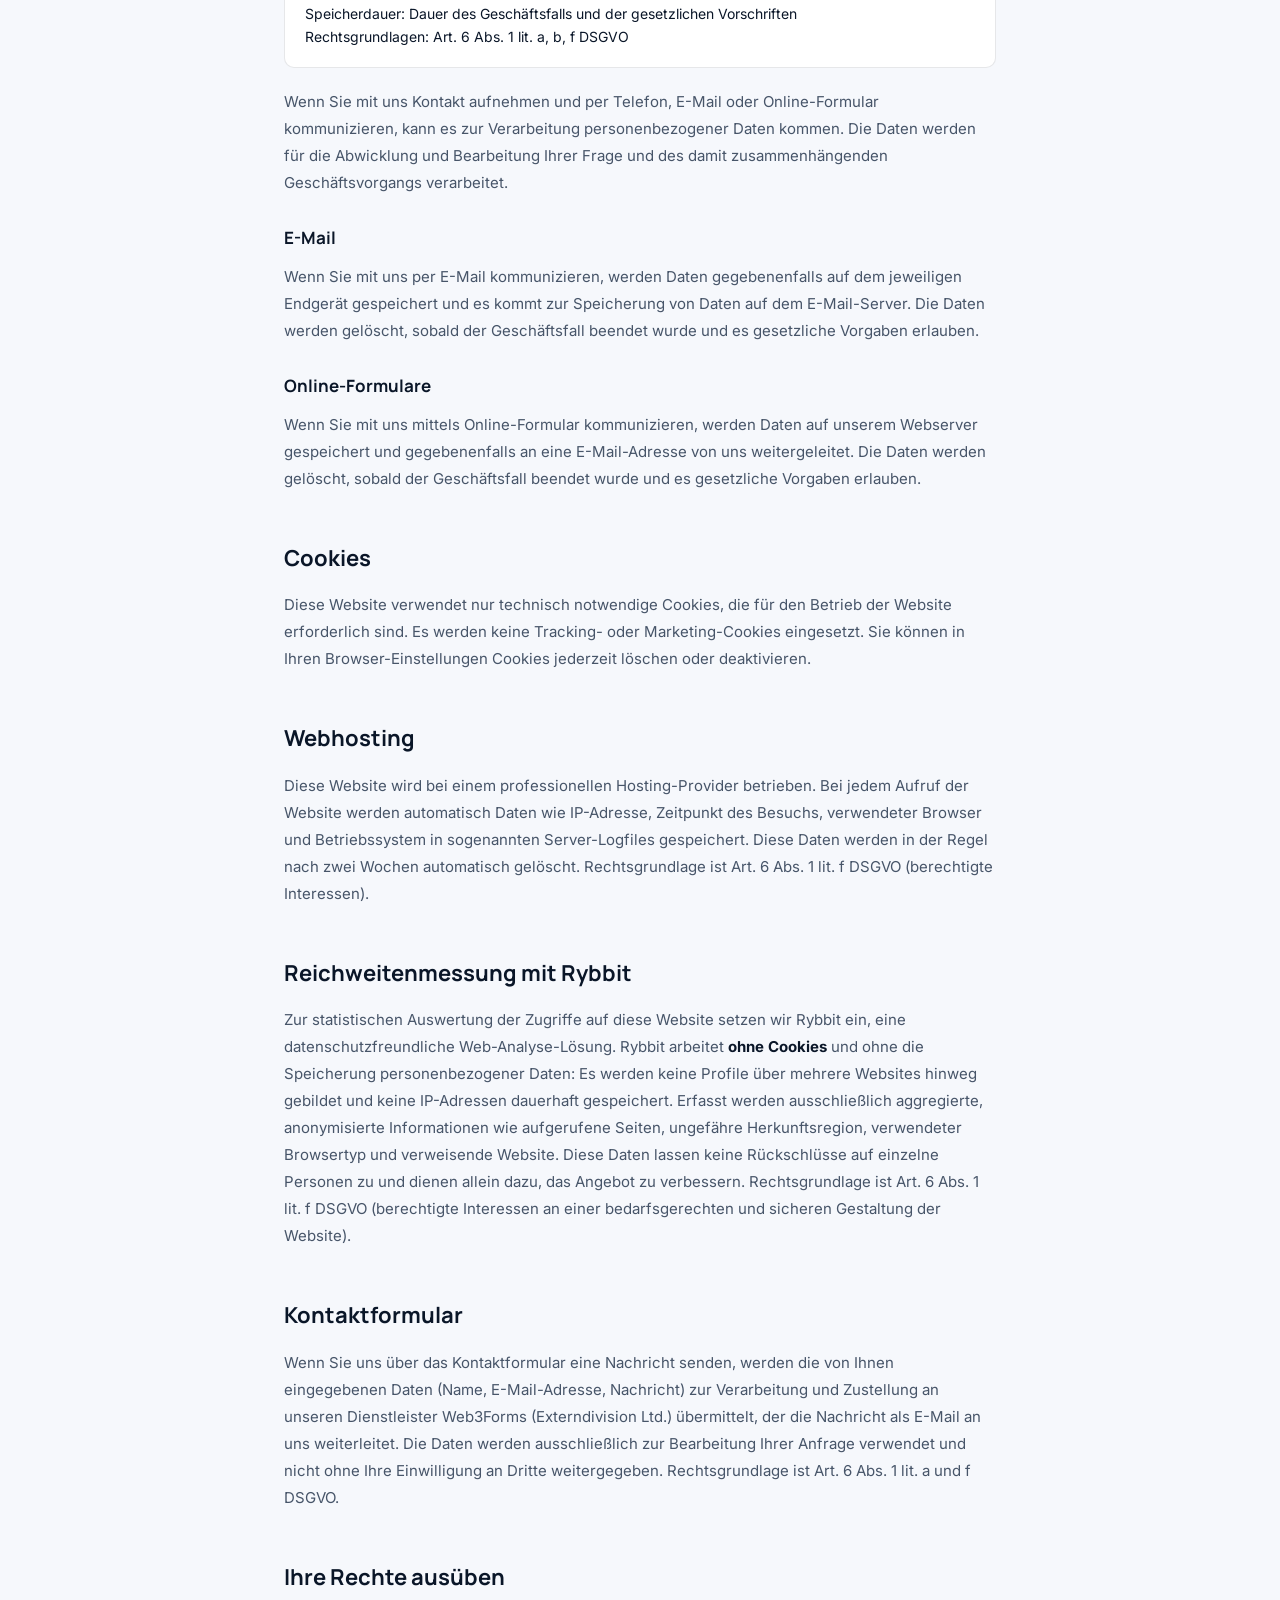
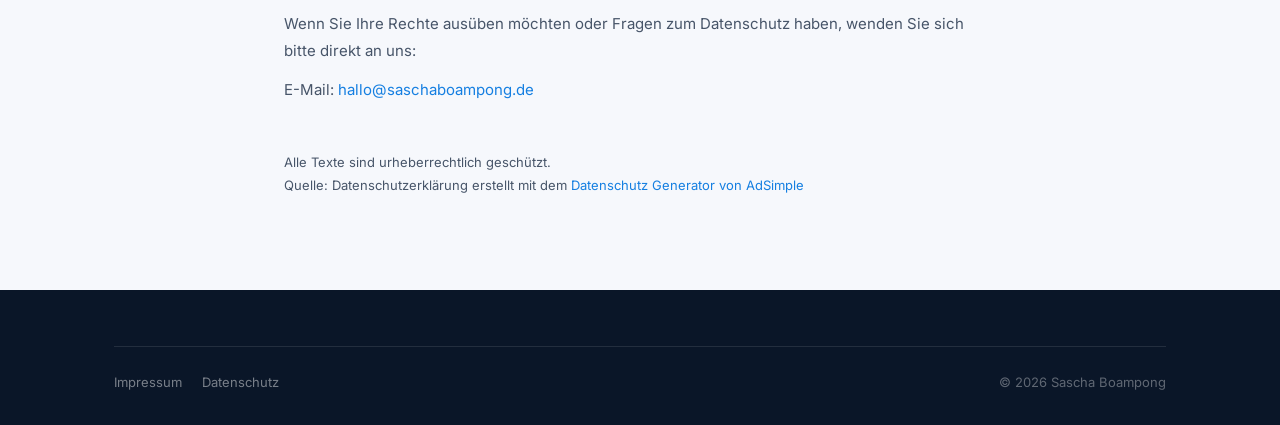
==== commit 3537148c: "Add files via upload" ====
--- a/datenschutz.html
+++ b/datenschutz.html
@@ -76,6 +76,7 @@
     .back-link:hover { color: var(--accent); }
     .back-link::before { content: '\2190'; }
   </style>
+  <script src="https://app.rybbit.io/api/script.js" data-site-id="5ec6693548c4" defer></script>
 </head>
 <body>
 
@@ -175,6 +176,12 @@
       <h2>Webhosting</h2>
       <p>Diese Website wird bei einem professionellen Hosting-Provider betrieben. Bei jedem Aufruf der Website werden automatisch Daten wie IP-Adresse, Zeitpunkt des Besuchs, verwendeter Browser und Betriebssystem in sogenannten Server-Logfiles gespeichert. Diese Daten werden in der Regel nach zwei Wochen automatisch gelöscht. Rechtsgrundlage ist Art. 6 Abs. 1 lit. f DSGVO (berechtigte Interessen).</p>
 
+      <h2>Reichweitenmessung mit Rybbit</h2>
+      <p>Zur statistischen Auswertung der Zugriffe auf diese Website setzen wir Rybbit ein, eine datenschutzfreundliche Web-Analyse-Lösung. Rybbit arbeitet <strong>ohne Cookies</strong> und ohne die Speicherung personenbezogener Daten: Es werden keine Profile über mehrere Websites hinweg gebildet und keine IP-Adressen dauerhaft gespeichert. Erfasst werden ausschließlich aggregierte, anonymisierte Informationen wie aufgerufene Seiten, ungefähre Herkunftsregion, verwendeter Browsertyp und verweisende Website. Diese Daten lassen keine Rückschlüsse auf einzelne Personen zu und dienen allein dazu, das Angebot zu verbessern. Rechtsgrundlage ist Art. 6 Abs. 1 lit. f DSGVO (berechtigte Interessen an einer bedarfsgerechten und sicheren Gestaltung der Website).</p>
+
+      <h2>Kontaktformular</h2>
+      <p>Wenn Sie uns über das Kontaktformular eine Nachricht senden, werden die von Ihnen eingegebenen Daten (Name, E-Mail-Adresse, Nachricht) zur Verarbeitung und Zustellung an unseren Dienstleister Web3Forms (Externdivision Ltd.) übermittelt, der die Nachricht als E-Mail an uns weiterleitet. Die Daten werden ausschließlich zur Bearbeitung Ihrer Anfrage verwendet und nicht ohne Ihre Einwilligung an Dritte weitergegeben. Rechtsgrundlage ist Art. 6 Abs. 1 lit. a und f DSGVO.</p>
+
       <h2>Ihre Rechte ausüben</h2>
       <p>Wenn Sie Ihre Rechte ausüben möchten oder Fragen zum Datenschutz haben, wenden Sie sich bitte direkt an uns:</p>
       <p>E-Mail: <a href="mailto:hallo@saschaboampong.de">hallo@saschaboampong.de</a></p>
--- a/style.css
+++ b/style.css
@@ -531,6 +531,11 @@
   gap: 20px;
 }
 
+/* Spacing: Button-Abstand nach dem Text */
+.about__text .reveal:last-child {
+  margin-top: 12px;
+}
+
 .body-text {
   font-size: 16px;
   color: var(--text-secondary);
@@ -579,8 +584,8 @@
   color: var(--text-secondary);
   letter-spacing: 0.02em;
   text-transform: uppercase;
-  margin-bottom: 24px;
-  margin-top: 8px;
+  margin-bottom: 28px;
+  margin-top: 64px;
 }
 
 .milestones {
@@ -620,6 +625,98 @@
   font-size: 13.5px;
   color: var(--text-secondary);
   line-height: 1.6;
+}
+
+.milestone--img {
+  padding: 0;
+  overflow: hidden;
+  display: flex;
+  flex-direction: column;
+}
+
+.milestone__img-wrap {
+  width: 100%;
+  height: 180px;
+  overflow: hidden;
+  border-radius: var(--radius-lg) var(--radius-lg) 0 0;
+  flex-shrink: 0;
+}
+
+.milestone__img-wrap--portrait {
+  height: 220px;
+}
+
+.milestone__img {
+  width: 100%;
+  height: 100%;
+  object-fit: cover;
+  object-position: center top;
+  transition: transform 0.4s ease;
+}
+
+.milestone--img:hover .milestone__img {
+  transform: scale(1.04);
+}
+
+.milestone--img .milestone__label,
+.milestone--img .milestone__desc {
+  padding: 0 20px;
+}
+
+.milestone--img .milestone__label {
+  padding-top: 18px;
+}
+
+.milestone--img .milestone__desc {
+  padding-bottom: 20px;
+}
+
+/* ============================================================
+   BILDERGALERIE
+   ============================================================ */
+.gallery {
+  display: grid;
+  grid-template-columns: repeat(4, 1fr);
+  grid-template-rows: auto;
+  gap: 12px;
+  margin-top: 48px;
+  border-radius: var(--radius-lg);
+  overflow: hidden;
+}
+
+.gallery__item {
+  overflow: hidden;
+  border-radius: var(--radius-sm);
+  aspect-ratio: 4/3;
+}
+
+/* Alle Fotos gleich groß – kein tall-Item mehr */
+.gallery__item--tall {
+  grid-row: span 1;
+  aspect-ratio: 4/3;
+}
+
+.gallery__img {
+  width: 100%;
+  height: 100%;
+  object-fit: cover;
+  object-position: center;
+  transition: transform 0.5s ease;
+  display: block;
+}
+
+.gallery__item:hover .gallery__img {
+  transform: scale(1.05);
+}
+
+@media (max-width: 768px) {
+  .gallery {
+    grid-template-columns: repeat(2, 1fr);
+  }
+  .gallery__item--tall {
+    grid-row: span 1;
+    aspect-ratio: 4/3;
+  }
 }
 
 /* ============================================================
